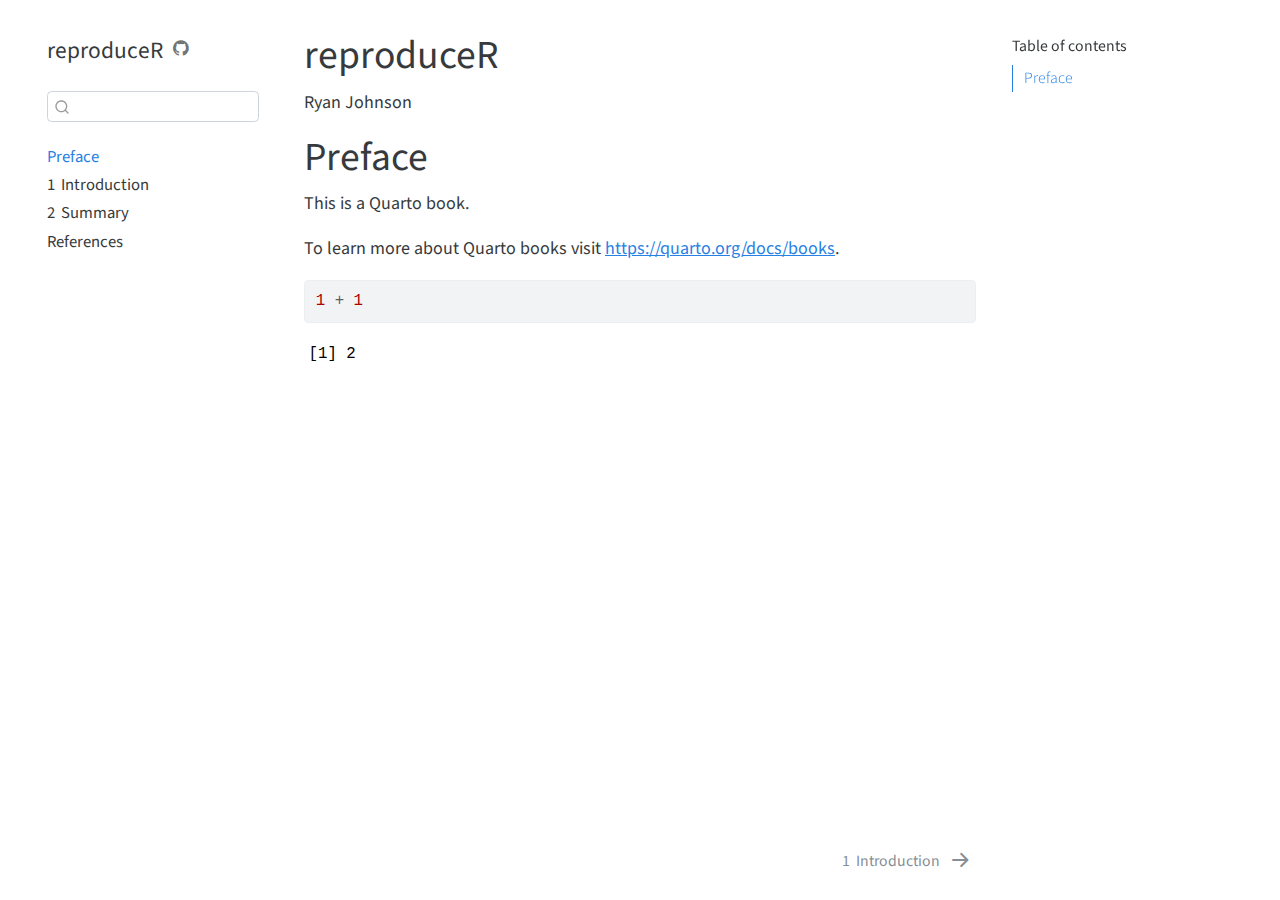
==== docs/index.html @ 3bb0262e "reorg" ====
<!DOCTYPE html>
<html xmlns="http://www.w3.org/1999/xhtml" lang="en" xml:lang="en"><head>
  <meta charset="utf-8">
  <meta name="generator" content="quarto-0.9.4">
  <meta name="viewport" content="width=device-width, initial-scale=1.0, user-scalable=yes">
  <meta name="author" content="Ryan Johnson">
  <title>reproduceR</title>
  <style>
    code{white-space: pre-wrap;}
    span.smallcaps{font-variant: small-caps;}
    span.underline{text-decoration: underline;}
    div.column{display: inline-block; vertical-align: top; width: 50%;}
    div.hanging-indent{margin-left: 1.5em; text-indent: -1.5em;}
    ul.task-list{list-style: none;}
    pre > code.sourceCode { white-space: pre; position: relative; }
    pre > code.sourceCode > span { display: inline-block; line-height: 1.25; }
    pre > code.sourceCode > span:empty { height: 1.2em; }
    .sourceCode { overflow: visible; }
    code.sourceCode > span { color: inherit; text-decoration: inherit; }
    div.sourceCode { margin: 1em 0; }
    pre.sourceCode { margin: 0; }
    @media screen {
    div.sourceCode { overflow: auto; }
    }
    @media print {
    pre > code.sourceCode { white-space: pre-wrap; }
    pre > code.sourceCode > span { text-indent: -5em; padding-left: 5em; }
    }
    pre.numberSource code
      { counter-reset: source-line 0; }
    pre.numberSource code > span
      { position: relative; left: -4em; counter-increment: source-line; }
    pre.numberSource code > span > a:first-child::before
      { content: counter(source-line);
        position: relative; left: -1em; text-align: right; vertical-align: baseline;
        border: none; display: inline-block;
        -webkit-touch-callout: none; -webkit-user-select: none;
        -khtml-user-select: none; -moz-user-select: none;
        -ms-user-select: none; user-select: none;
        padding: 0 4px; width: 4em;
        color: #aaaaaa;
      }
    pre.numberSource { margin-left: 3em; border-left: 1px solid #aaaaaa;  padding-left: 4px; }
    div.sourceCode
      {   }
    @media screen {
    pre > code.sourceCode > span > a:first-child::before { text-decoration: underline; }
    }
    code span.al { color: #ff0000; font-weight: bold; } /* Alert */
    code span.an { color: #60a0b0; font-weight: bold; font-style: italic; } /* Annotation */
    code span.at { color: #7d9029; } /* Attribute */
    code span.bn { color: #40a070; } /* BaseN */
    code span.bu { } /* BuiltIn */
    code span.cf { color: #007020; font-weight: bold; } /* ControlFlow */
    code span.ch { color: #4070a0; } /* Char */
    code span.cn { color: #880000; } /* Constant */
    code span.co { color: #60a0b0; font-style: italic; } /* Comment */
    code span.cv { color: #60a0b0; font-weight: bold; font-style: italic; } /* CommentVar */
    code span.do { color: #ba2121; font-style: italic; } /* Documentation */
    code span.dt { color: #902000; } /* DataType */
    code span.dv { color: #40a070; } /* DecVal */
    code span.er { color: #ff0000; font-weight: bold; } /* Error */
    code span.ex { } /* Extension */
    code span.fl { color: #40a070; } /* Float */
    code span.fu { color: #06287e; } /* Function */
    code span.im { } /* Import */
    code span.in { color: #60a0b0; font-weight: bold; font-style: italic; } /* Information */
    code span.kw { color: #007020; font-weight: bold; } /* Keyword */
    code span.op { color: #666666; } /* Operator */
    code span.ot { color: #007020; } /* Other */
    code span.pp { color: #bc7a00; } /* Preprocessor */
    code span.sc { color: #4070a0; } /* SpecialChar */
    code span.ss { color: #bb6688; } /* SpecialString */
    code span.st { color: #4070a0; } /* String */
    code span.va { color: #19177c; } /* Variable */
    code span.vs { color: #4070a0; } /* VerbatimString */
    code span.wa { color: #60a0b0; font-weight: bold; font-style: italic; } /* Warning */
  </style>

  <script src="site_libs/quarto-nav/quarto-nav.js"></script>
  <script src="site_libs/quarto-nav/headroom.min.js"></script>
  <script src="site_libs/clipboard/clipboard.min.js"></script>
  <meta name="quarto:offset" content="./">
  <script src="site_libs/quarto-search/autocomplete.umd.js"></script>
  <script src="site_libs/quarto-search/fuse.min.js"></script>
  <script src="site_libs/quarto-search/quarto-search.js"></script>
  <link href="./intro.html" rel="next">
  <script src="site_libs/quarto-html/quarto.js"></script>
  <script src="site_libs/quarto-html/popper.min.js"></script>
  <script src="site_libs/quarto-html/tippy.umd.min.js"></script>
  <script src="site_libs/quarto-html/anchor.min.js"></script>
  <link href="site_libs/quarto-html/tippy.css" rel="stylesheet">
  <link href="site_libs/quarto-html/quarto-syntax-highlighting.css" rel="stylesheet">
  <script src="site_libs/bootstrap/bootstrap.min.js"></script>
  <link href="site_libs/bootstrap/bootstrap-icons.css" rel="stylesheet">
  <link href="site_libs/bootstrap/bootstrap.min.css" rel="stylesheet">
  <script id="quarto-search-options" type="application/json">{
    "location": "sidebar",
    "copy-button": false,
    "collapse-after": 2,
    "panel-placement": "start",
    "type": "textbox",
    "limit": 20,
    "language": {
      "search-no-results-text": "No results",
      "search-matching-documents-text": "matching documents",
      "search-copy-link-title": "Copy link to search",
      "search-hide-matches-text": "Hide additional matches",
      "search-more-match-text": "more match in this document",
      "search-more-matches-text": "more matches in this document",
      "search-clear-button-title": "Clear",
      "search-detached-cancel-button-title": "Cancel",
      "search-submit-button-title": "Submit"
    }
  }</script>
  <!--[if lt IE 9]>
    <script src="//cdnjs.cloudflare.com/ajax/libs/html5shiv/3.7.3/html5shiv-printshiv.min.js"></script>
  <![endif]-->
</head>
<body class="floating">
<div id="quarto-search-results"></div>
  <header id="quarto-header" class="headroom fixed-top">
  <nav class="quarto-secondary-nav" data-bs-toggle="collapse" data-bs-target="#quarto-sidebar" aria-controls="quarto-sidebar" aria-expanded="false" aria-label="Toggle sidebar navigation" onclick="if (window.quartoToggleHeadroom) { window.quartoToggleHeadroom(); }">
    <div class="container-fluid d-flex justify-content-between">
      <h1 class="quarto-secondary-nav-title">reproduceR</h1>
      <button type="button" class="quarto-btn-toggle btn">
        <i class="bi bi-chevron-right"></i>
      </button>
    </div>
  </nav>
</header>
<!-- content -->
<div id="quarto-content" class="quarto-container page-columns page-rows-contents page-layout-article">
<!-- sidebar -->
  <nav id="quarto-sidebar" class="sidebar collapse sidebar-navigation floating overflow-auto">
    <div class="pt-lg-2 mt-2 text-left sidebar-header">
    <div class="sidebar-title mb-0 py-0">
      <a href="./">reproduceR</a> 
        <div class="sidebar-tools-main">
    <a href="https://github.com/ryjohnson09/reproduceR" title="Source Code" class="sidebar-tool px-1"><i class="bi bi-github"></i></a>
</div>
    </div>
      </div>
      <div class="mt-2 flex-shrink-0 align-items-center">
        <div class="sidebar-search">
        <div id="quarto-search" class="" title="Search"></div>
        </div>
      </div>
    <div class="sidebar-menu-container"> 
    <ul class="list-unstyled mt-1">
        <li class="sidebar-item">
  <div class="sidebar-item-container"> 
  <a href="./index.html" class="sidebar-item-text sidebar-link active">Preface</a>
  </div>
</li>
        <li class="sidebar-item">
  <div class="sidebar-item-container"> 
  <a href="./intro.html" class="sidebar-item-text sidebar-link"><span class="chapter-number">1</span>&nbsp; <span class="chapter-title">Introduction</span></a>
  </div>
</li>
        <li class="sidebar-item">
  <div class="sidebar-item-container"> 
  <a href="./summary.html" class="sidebar-item-text sidebar-link"><span class="chapter-number">2</span>&nbsp; <span class="chapter-title">Summary</span></a>
  </div>
</li>
        <li class="sidebar-item">
  <div class="sidebar-item-container"> 
  <a href="./references.html" class="sidebar-item-text sidebar-link">References</a>
  </div>
</li>
    </ul>
    </div>
</nav>
<!-- margin-sidebar -->
    <div id="quarto-margin-sidebar" class="sidebar margin-sidebar">
        <nav id="TOC" role="doc-toc">
<h2 id="toc-title">Table of contents</h2>
<ul>
<li><a href="#preface" class="nav-link active" data-scroll-target="#preface">Preface</a></li>
</ul>
</nav>
    </div>
<!-- main -->
<main class="content" id="quarto-document-content">
<header id="title-block-header">
<h1 class="title d-none d-lg-block display-7">reproduceR</h1>
<p class="author">Ryan Johnson</p>
</header>

<section id="preface" class="level1 unnumbered">
<h1 class="unnumbered">Preface</h1>
<p>This is a Quarto book.</p>
<p>To learn more about Quarto books visit <a href="https://quarto.org/docs/books" class="uri">https://quarto.org/docs/books</a>.</p>
<div class="cell">
<div class="sourceCode" id="cb1"><pre class="sourceCode r cell-code code-with-copy"><code class="sourceCode r"><span id="cb1-1"><a href="#cb1-1" aria-hidden="true" tabindex="-1"></a><span class="dv">1</span> <span class="sc">+</span> <span class="dv">1</span></span></code><button title="Copy to Clipboard" class="code-copy-button"><i class="bi"></i></button></pre></div>
<div class="cell-output-stdout">
<pre><code>[1] 2</code></pre>
</div>
</div>


</section>
</main> <!-- /main -->
<script type="application/javascript">
window.document.addEventListener("DOMContentLoaded", function (event) {
  const icon = "";
  const anchorJS = new window.AnchorJS();
  anchorJS.options = {
    placement: 'right',
    icon: icon
  };
  anchorJS.add('.anchored');
  const clipboard = new window.ClipboardJS('.code-copy-button', {
    target: function(trigger) {
      return trigger.previousElementSibling;
    }
  });
  clipboard.on('success', function(e) {
    // button target
    const button = e.trigger;
    // don't keep focus
    button.blur();
    // flash "checked"
    button.classList.add('code-copy-button-checked');
    setTimeout(function() {
      button.classList.remove('code-copy-button-checked');
    }, 1000);
    // clear code selection
    e.clearSelection();
  });
  function tippyHover(el, contentFn) {
    const config = {
      allowHTML: true,
      content: contentFn,
      maxWidth: 500,
      delay: 100,
      arrow: false,
      appendTo: function(el) {
          return el.parentElement;
      },
      interactive: true,
      interactiveBorder: 10,
      theme: 'quarto',
      placement: 'bottom-start'
    };
    window.tippy(el, config); 
  }
  const noterefs = window.document.querySelectorAll('a[role="doc-noteref"]');
  for (var i=0; i<noterefs.length; i++) {
    const ref = noterefs[i];
    tippyHover(ref, function() {
      let href = ref.getAttribute('href');
      try { href = new URL(href).hash; } catch {}
      const id = href.replace(/^#\/?/, "");
      const note = window.document.getElementById(id);
      return note.innerHTML;
    });
  }
  var bibliorefs = window.document.querySelectorAll('a[role="doc-biblioref"]');
  for (var i=0; i<bibliorefs.length; i++) {
    const ref = bibliorefs[i];
    const cites = ref.parentNode.getAttribute('data-cites').split(' ');
    tippyHover(ref, function() {
      var popup = window.document.createElement('div');
      cites.forEach(function(cite) {
        var citeDiv = window.document.createElement('div');
        citeDiv.classList.add('hanging-indent');
        citeDiv.classList.add('csl-entry');
        var biblioDiv = window.document.getElementById('ref-' + cite);
        if (biblioDiv) {
          citeDiv.innerHTML = biblioDiv.innerHTML;
        }
        popup.appendChild(citeDiv);
      });
      return popup.innerHTML;
    });
  }
});
</script>
<nav class="page-navigation">
  <div class="nav-page nav-page-previous">
  </div>
  <div class="nav-page nav-page-next">
      <a href="./intro.html" class="pagination-link">
        <span class="nav-page-text"><span class="chapter-number">1</span>&nbsp; <span class="chapter-title">Introduction</span></span> <i class="bi bi-arrow-right-short"></i>
      </a>
  </div>
</nav>
</div> <!-- /content -->


</body></html>
---- docs/site_libs/quarto-html/tippy.css ----
.tippy-box[data-animation=fade][data-state=hidden]{opacity:0}[data-tippy-root]{max-width:calc(100vw - 10px)}.tippy-box{position:relative;background-color:#333;color:#fff;border-radius:4px;font-size:14px;line-height:1.4;outline:0;transition-property:transform,visibility,opacity}.tippy-box[data-placement^=top]>.tippy-arrow{bottom:0}.tippy-box[data-placement^=top]>.tippy-arrow:before{bottom:-7px;left:0;border-width:8px 8px 0;border-top-color:initial;transform-origin:center top}.tippy-box[data-placement^=bottom]>.tippy-arrow{top:0}.tippy-box[data-placement^=bottom]>.tippy-arrow:before{top:-7px;left:0;border-width:0 8px 8px;border-bottom-color:initial;transform-origin:center bottom}.tippy-box[data-placement^=left]>.tippy-arrow{right:0}.tippy-box[data-placement^=left]>.tippy-arrow:before{border-width:8px 0 8px 8px;border-left-color:initial;right:-7px;transform-origin:center left}.tippy-box[data-placement^=right]>.tippy-arrow{left:0}.tippy-box[data-placement^=right]>.tippy-arrow:before{left:-7px;border-width:8px 8px 8px 0;border-right-color:initial;transform-origin:center right}.tippy-box[data-inertia][data-state=visible]{transition-timing-function:cubic-bezier(.54,1.5,.38,1.11)}.tippy-arrow{width:16px;height:16px;color:#333}.tippy-arrow:before{content:"";position:absolute;border-color:transparent;border-style:solid}.tippy-content{position:relative;padding:5px 9px;z-index:1}
---- docs/site_libs/quarto-html/quarto-syntax-highlighting.css ----
/* quarto syntax highlight colors */
:root {
  --quarto-hl-ot-color: #007BA5;
  --quarto-hl-at-color: inherit;
  --quarto-hl-ss-color: #20794D;
  --quarto-hl-an-color: #5E5E5E;
  --quarto-hl-fu-color: #4758AB;
  --quarto-hl-st-color: #20794D;
  --quarto-hl-cf-color: #007BA5;
  --quarto-hl-op-color: #5E5E5E;
  --quarto-hl-er-color: #AD0000;
  --quarto-hl-bn-color: #AD0000;
  --quarto-hl-al-color: #AD0000;
  --quarto-hl-va-color: #111111;
  --quarto-hl-bu-color: inherit;
  --quarto-hl-ex-color: inherit;
  --quarto-hl-pp-color: #AD0000;
  --quarto-hl-in-color: #5E5E5E;
  --quarto-hl-vs-color: #20794D;
  --quarto-hl-wa-color: #5E5E5E;
  --quarto-hl-do-color: #5E5E5E;
  --quarto-hl-im-color: inherit;
  --quarto-hl-ch-color: #20794D;
  --quarto-hl-dt-color: #AD0000;
  --quarto-hl-fl-color: #AD0000;
  --quarto-hl-co-color: #5E5E5E;
  --quarto-hl-cv-color: #5E5E5E;
  --quarto-hl-cn-color: #8f5902;
  --quarto-hl-sc-color: #5E5E5E;
  --quarto-hl-dv-color: #AD0000;
  --quarto-hl-kw-color: #007BA5;
}

/* other quarto variables */
:root {
  --quarto-font-monospace: SFMono-Regular, Menlo, Monaco, Consolas, "Liberation Mono", "Courier New", monospace;
}

code span {
  color: #007BA5;
}

div.sourceCode {
  color: #007BA5;
}

code span.ot {
  color: #007BA5;
}

code span.ss {
  color: #20794D;
}

code span.an {
  color: #5E5E5E;
}

code span.fu {
  color: #4758AB;
}

code span.st {
  color: #20794D;
}

code span.cf {
  color: #007BA5;
}

code span.op {
  color: #5E5E5E;
}

code span.er {
  color: #AD0000;
}

code span.bn {
  color: #AD0000;
}

code span.al {
  color: #AD0000;
}

code span.va {
  color: #111111;
}

code span.pp {
  color: #AD0000;
}

code span.in {
  color: #5E5E5E;
}

code span.vs {
  color: #20794D;
}

code span.wa {
  color: #5E5E5E;
  font-style: italic;
}

code span.do {
  color: #5E5E5E;
  font-style: italic;
}

code span.ch {
  color: #20794D;
}

code span.dt {
  color: #AD0000;
}

code span.fl {
  color: #AD0000;
}

code span.co {
  color: #5E5E5E;
}

code span.cv {
  color: #5E5E5E;
  font-style: italic;
}

code span.cn {
  color: #8f5902;
}

code span.sc {
  color: #5E5E5E;
}

code span.dv {
  color: #AD0000;
}

code span.kw {
  color: #007BA5;
}
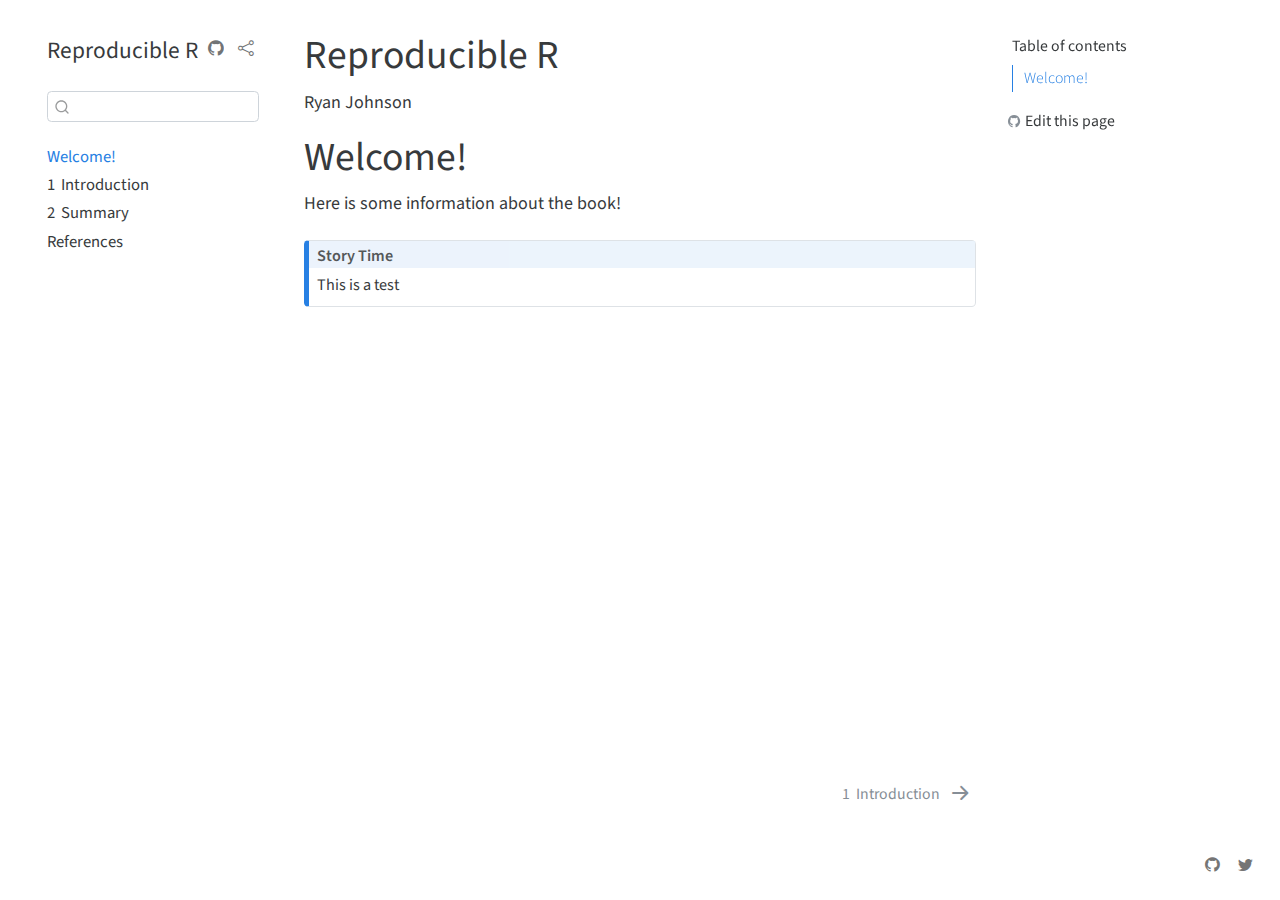
==== commit 41034959: "test github pages" ====
--- a/docs/index.html
+++ b/docs/index.html
@@ -4,7 +4,7 @@
   <meta name="generator" content="quarto-0.9.4">
   <meta name="viewport" content="width=device-width, initial-scale=1.0, user-scalable=yes">
   <meta name="author" content="Ryan Johnson">
-  <title>reproduceR</title>
+  <title>Reproducible R</title>
   <style>
     code{white-space: pre-wrap;}
     span.smallcaps{font-variant: small-caps;}
@@ -12,69 +12,6 @@
     div.column{display: inline-block; vertical-align: top; width: 50%;}
     div.hanging-indent{margin-left: 1.5em; text-indent: -1.5em;}
     ul.task-list{list-style: none;}
-    pre > code.sourceCode { white-space: pre; position: relative; }
-    pre > code.sourceCode > span { display: inline-block; line-height: 1.25; }
-    pre > code.sourceCode > span:empty { height: 1.2em; }
-    .sourceCode { overflow: visible; }
-    code.sourceCode > span { color: inherit; text-decoration: inherit; }
-    div.sourceCode { margin: 1em 0; }
-    pre.sourceCode { margin: 0; }
-    @media screen {
-    div.sourceCode { overflow: auto; }
-    }
-    @media print {
-    pre > code.sourceCode { white-space: pre-wrap; }
-    pre > code.sourceCode > span { text-indent: -5em; padding-left: 5em; }
-    }
-    pre.numberSource code
-      { counter-reset: source-line 0; }
-    pre.numberSource code > span
-      { position: relative; left: -4em; counter-increment: source-line; }
-    pre.numberSource code > span > a:first-child::before
-      { content: counter(source-line);
-        position: relative; left: -1em; text-align: right; vertical-align: baseline;
-        border: none; display: inline-block;
-        -webkit-touch-callout: none; -webkit-user-select: none;
-        -khtml-user-select: none; -moz-user-select: none;
-        -ms-user-select: none; user-select: none;
-        padding: 0 4px; width: 4em;
-        color: #aaaaaa;
-      }
-    pre.numberSource { margin-left: 3em; border-left: 1px solid #aaaaaa;  padding-left: 4px; }
-    div.sourceCode
-      {   }
-    @media screen {
-    pre > code.sourceCode > span > a:first-child::before { text-decoration: underline; }
-    }
-    code span.al { color: #ff0000; font-weight: bold; } /* Alert */
-    code span.an { color: #60a0b0; font-weight: bold; font-style: italic; } /* Annotation */
-    code span.at { color: #7d9029; } /* Attribute */
-    code span.bn { color: #40a070; } /* BaseN */
-    code span.bu { } /* BuiltIn */
-    code span.cf { color: #007020; font-weight: bold; } /* ControlFlow */
-    code span.ch { color: #4070a0; } /* Char */
-    code span.cn { color: #880000; } /* Constant */
-    code span.co { color: #60a0b0; font-style: italic; } /* Comment */
-    code span.cv { color: #60a0b0; font-weight: bold; font-style: italic; } /* CommentVar */
-    code span.do { color: #ba2121; font-style: italic; } /* Documentation */
-    code span.dt { color: #902000; } /* DataType */
-    code span.dv { color: #40a070; } /* DecVal */
-    code span.er { color: #ff0000; font-weight: bold; } /* Error */
-    code span.ex { } /* Extension */
-    code span.fl { color: #40a070; } /* Float */
-    code span.fu { color: #06287e; } /* Function */
-    code span.im { } /* Import */
-    code span.in { color: #60a0b0; font-weight: bold; font-style: italic; } /* Information */
-    code span.kw { color: #007020; font-weight: bold; } /* Keyword */
-    code span.op { color: #666666; } /* Operator */
-    code span.ot { color: #007020; } /* Other */
-    code span.pp { color: #bc7a00; } /* Preprocessor */
-    code span.sc { color: #4070a0; } /* SpecialChar */
-    code span.ss { color: #bb6688; } /* SpecialString */
-    code span.st { color: #4070a0; } /* String */
-    code span.va { color: #19177c; } /* Variable */
-    code span.vs { color: #4070a0; } /* VerbatimString */
-    code span.wa { color: #60a0b0; font-weight: bold; font-style: italic; } /* Warning */
   </style>
 
   <script src="site_libs/quarto-nav/quarto-nav.js"></script>
@@ -113,6 +50,7 @@
       "search-submit-button-title": "Submit"
     }
   }</script>
+  <script async="" src="https://hypothes.is/embed.js"></script>
   <!--[if lt IE 9]>
     <script src="//cdnjs.cloudflare.com/ajax/libs/html5shiv/3.7.3/html5shiv-printshiv.min.js"></script>
   <![endif]-->
@@ -122,7 +60,7 @@
   <header id="quarto-header" class="headroom fixed-top">
   <nav class="quarto-secondary-nav" data-bs-toggle="collapse" data-bs-target="#quarto-sidebar" aria-controls="quarto-sidebar" aria-expanded="false" aria-label="Toggle sidebar navigation" onclick="if (window.quartoToggleHeadroom) { window.quartoToggleHeadroom(); }">
     <div class="container-fluid d-flex justify-content-between">
-      <h1 class="quarto-secondary-nav-title">reproduceR</h1>
+      <h1 class="quarto-secondary-nav-title">Reproducible R</h1>
       <button type="button" class="quarto-btn-toggle btn">
         <i class="bi bi-chevron-right"></i>
       </button>
@@ -135,9 +73,24 @@
   <nav id="quarto-sidebar" class="sidebar collapse sidebar-navigation floating overflow-auto">
     <div class="pt-lg-2 mt-2 text-left sidebar-header">
     <div class="sidebar-title mb-0 py-0">
-      <a href="./">reproduceR</a> 
+      <a href="./">Reproducible R</a> 
         <div class="sidebar-tools-main">
     <a href="https://github.com/ryjohnson09/reproduceR" title="Source Code" class="sidebar-tool px-1"><i class="bi bi-github"></i></a>
+    <a href="" title="Share" id="sidebar-tool-dropdown-0" class="sidebar-tool dropdown-toggle px-1" data-bs-toggle="dropdown" aria-expanded="false"><i class="bi bi-share"></i></a>
+    <ul class="dropdown-menu" aria-labelledby="sidebar-tool-dropdown-0">
+        <li>
+          <a class="dropdown-item sidebar-tools-main-item" href="https://twitter.com/intent/tweet?url=|url|">
+            <i class="bi bi-bi-twitter pe-1"></i>
+          Twitter
+          </a>
+        </li>
+        <li>
+          <a class="dropdown-item sidebar-tools-main-item" href="https://www.facebook.com/sharer/sharer.php?u=|url|">
+            <i class="bi bi-bi-facebook pe-1"></i>
+          Facebook
+          </a>
+        </li>
+    </ul>
 </div>
     </div>
       </div>
@@ -150,7 +103,7 @@
     <ul class="list-unstyled mt-1">
         <li class="sidebar-item">
   <div class="sidebar-item-container"> 
-  <a href="./index.html" class="sidebar-item-text sidebar-link active">Preface</a>
+  <a href="./index.html" class="sidebar-item-text sidebar-link active">Welcome!</a>
   </div>
 </li>
         <li class="sidebar-item">
@@ -176,25 +129,31 @@
         <nav id="TOC" role="doc-toc">
 <h2 id="toc-title">Table of contents</h2>
 <ul>
-<li><a href="#preface" class="nav-link active" data-scroll-target="#preface">Preface</a></li>
+<li><a href="#welcome" class="nav-link active" data-scroll-target="#welcome">Welcome!</a></li>
 </ul>
-</nav>
+<div class="toc-actions"><div><i class="bi bi-github"></i></div><div class="action-links"><p><a href="https://github.com/ryjohnson09/reproduceR/edit/main/index.qmd" class="toc-action">Edit this page</a></p></div></div></nav>
     </div>
 <!-- main -->
 <main class="content" id="quarto-document-content">
 <header id="title-block-header">
-<h1 class="title d-none d-lg-block display-7">reproduceR</h1>
+<h1 class="title d-none d-lg-block display-7">Reproducible R</h1>
 <p class="author">Ryan Johnson</p>
 </header>
 
-<section id="preface" class="level1 unnumbered">
-<h1 class="unnumbered">Preface</h1>
-<p>This is a Quarto book.</p>
-<p>To learn more about Quarto books visit <a href="https://quarto.org/docs/books" class="uri">https://quarto.org/docs/books</a>.</p>
-<div class="cell">
-<div class="sourceCode" id="cb1"><pre class="sourceCode r cell-code code-with-copy"><code class="sourceCode r"><span id="cb1-1"><a href="#cb1-1" aria-hidden="true" tabindex="-1"></a><span class="dv">1</span> <span class="sc">+</span> <span class="dv">1</span></span></code><button title="Copy to Clipboard" class="code-copy-button"><i class="bi"></i></button></pre></div>
-<div class="cell-output-stdout">
-<pre><code>[1] 2</code></pre>
+<section id="welcome" class="level1 unnumbered">
+<h1 class="unnumbered">Welcome!</h1>
+<p>Here is some information about the book!</p>
+<div class="callout-note callout callout-style-default no-icon callout-captioned">
+<div class="callout-header d-flex align-content-center">
+<div class="callout-icon-container">
+<i class="callout-icon no-icon"></i>
+</div>
+<div class="callout-caption-container flex-fill">
+Story Time
+</div>
+</div>
+<div class="callout-body-container callout-body">
+<p>This is a test</p>
 </div>
 </div>
 
@@ -287,6 +246,26 @@
   </div>
 </nav>
 </div> <!-- /content -->
+<footer class="footer">
+  <div class="nav-footer">
+    <div class="nav-footer-right">
+      <ul class="footer-items list-unstyled">
+    <li class="nav-item compact">
+    <a class="nav-link active" href="https://github.com/ryjohnson09/reproduceR" aria-current="page">
+      <i class="bi-github" role="img">
+</i> 
+    </a>
+  </li>  
+    <li class="nav-item compact">
+    <a class="nav-link" href="https://twitter.com/ryjohnson09">
+      <i class="bi-twitter" role="img">
+</i> 
+    </a>
+  </li>  
+</ul>
+    </div>
+  </div>
+</footer>
 
 
 </body></html>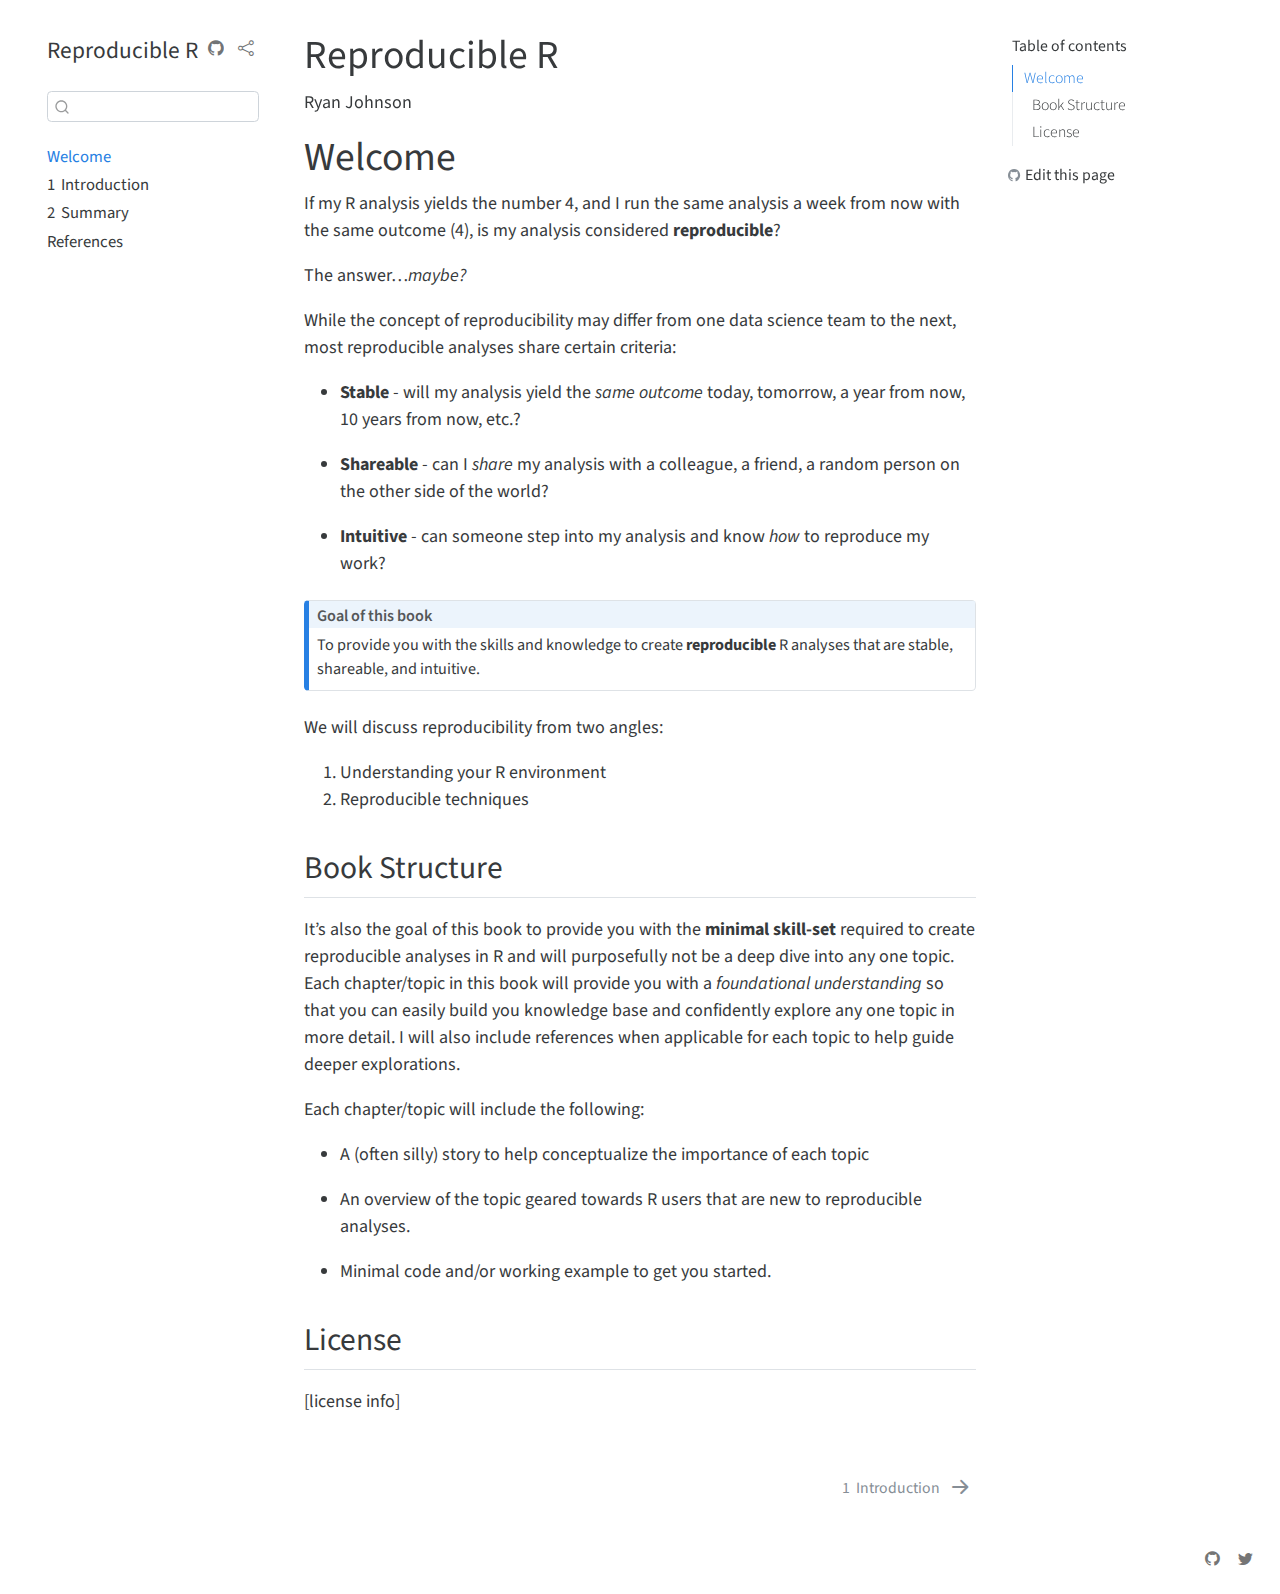
==== commit bed30179: "Welcome page work" ====
--- a/docs/index.html
+++ b/docs/index.html
@@ -103,7 +103,7 @@
     <ul class="list-unstyled mt-1">
         <li class="sidebar-item">
   <div class="sidebar-item-container"> 
-  <a href="./index.html" class="sidebar-item-text sidebar-link active">Welcome!</a>
+  <a href="./index.html" class="sidebar-item-text sidebar-link active">Welcome</a>
   </div>
 </li>
         <li class="sidebar-item">
@@ -129,7 +129,11 @@
         <nav id="TOC" role="doc-toc">
 <h2 id="toc-title">Table of contents</h2>
 <ul>
-<li><a href="#welcome" class="nav-link active" data-scroll-target="#welcome">Welcome!</a></li>
+<li><a href="#welcome" class="nav-link active" data-scroll-target="#welcome">Welcome</a>
+<ul class="collapse">
+<li><a href="#book-structure" class="nav-link" data-scroll-target="#book-structure">Book Structure</a></li>
+<li><a href="#license" class="nav-link" data-scroll-target="#license">License</a></li>
+</ul></li>
 </ul>
 <div class="toc-actions"><div><i class="bi bi-github"></i></div><div class="action-links"><p><a href="https://github.com/ryjohnson09/reproduceR/edit/main/index.qmd" class="toc-action">Edit this page</a></p></div></div></nav>
     </div>
@@ -141,23 +145,49 @@
 </header>
 
 <section id="welcome" class="level1 unnumbered">
-<h1 class="unnumbered">Welcome!</h1>
-<p>Here is some information about the book!</p>
+<h1 class="unnumbered">Welcome</h1>
+<p>If my R analysis yields the number 4, and I run the same analysis a week from now with the same outcome (4), is my analysis considered <strong>reproducible</strong>?</p>
+<p>The answer…<em>maybe?</em></p>
+<p>While the concept of reproducibility may differ from one data science team to the next, most reproducible analyses share certain criteria:</p>
+<ul>
+<li><p><strong>Stable</strong> - will my analysis yield the <em>same outcome</em> today, tomorrow, a year from now, 10 years from now, etc.?</p></li>
+<li><p><strong>Shareable</strong> - can I <em>share</em> my analysis with a colleague, a friend, a random person on the other side of the world?</p></li>
+<li><p><strong>Intuitive</strong> - can someone step into my analysis and know <em>how</em> to reproduce my work?</p></li>
+</ul>
 <div class="callout-note callout callout-style-default no-icon callout-captioned">
 <div class="callout-header d-flex align-content-center">
 <div class="callout-icon-container">
 <i class="callout-icon no-icon"></i>
 </div>
 <div class="callout-caption-container flex-fill">
-Story Time
+Goal of this book
 </div>
 </div>
 <div class="callout-body-container callout-body">
-<p>This is a test</p>
-</div>
-</div>
-
-
+<p>To provide you with the skills and knowledge to create <strong>reproducible</strong> R analyses that are stable, shareable, and intuitive.</p>
+</div>
+</div>
+<p>We will discuss reproducibility from two angles:</p>
+<ol type="1">
+<li>Understanding your R environment</li>
+<li>Reproducible techniques</li>
+</ol>
+<section id="book-structure" class="level2">
+<h2 class="anchored" data-anchor-id="book-structure">Book Structure</h2>
+<p>It’s also the goal of this book to provide you with the <strong>minimal skill-set</strong> required to create reproducible analyses in R and will purposefully not be a deep dive into any one topic. Each chapter/topic in this book will provide you with a <em>foundational understanding</em> so that you can easily build you knowledge base and confidently explore any one topic in more detail. I will also include references when applicable for each topic to help guide deeper explorations.</p>
+<p>Each chapter/topic will include the following:</p>
+<ul>
+<li><p>A (often silly) story to help conceptualize the importance of each topic</p></li>
+<li><p>An overview of the topic geared towards R users that are new to reproducible analyses.</p></li>
+<li><p>Minimal code and/or working example to get you started.</p></li>
+</ul>
+</section>
+<section id="license" class="level2">
+<h2 class="anchored" data-anchor-id="license">License</h2>
+<p>[license info]</p>
+
+
+</section>
 </section>
 </main> <!-- /main -->
 <script type="application/javascript">
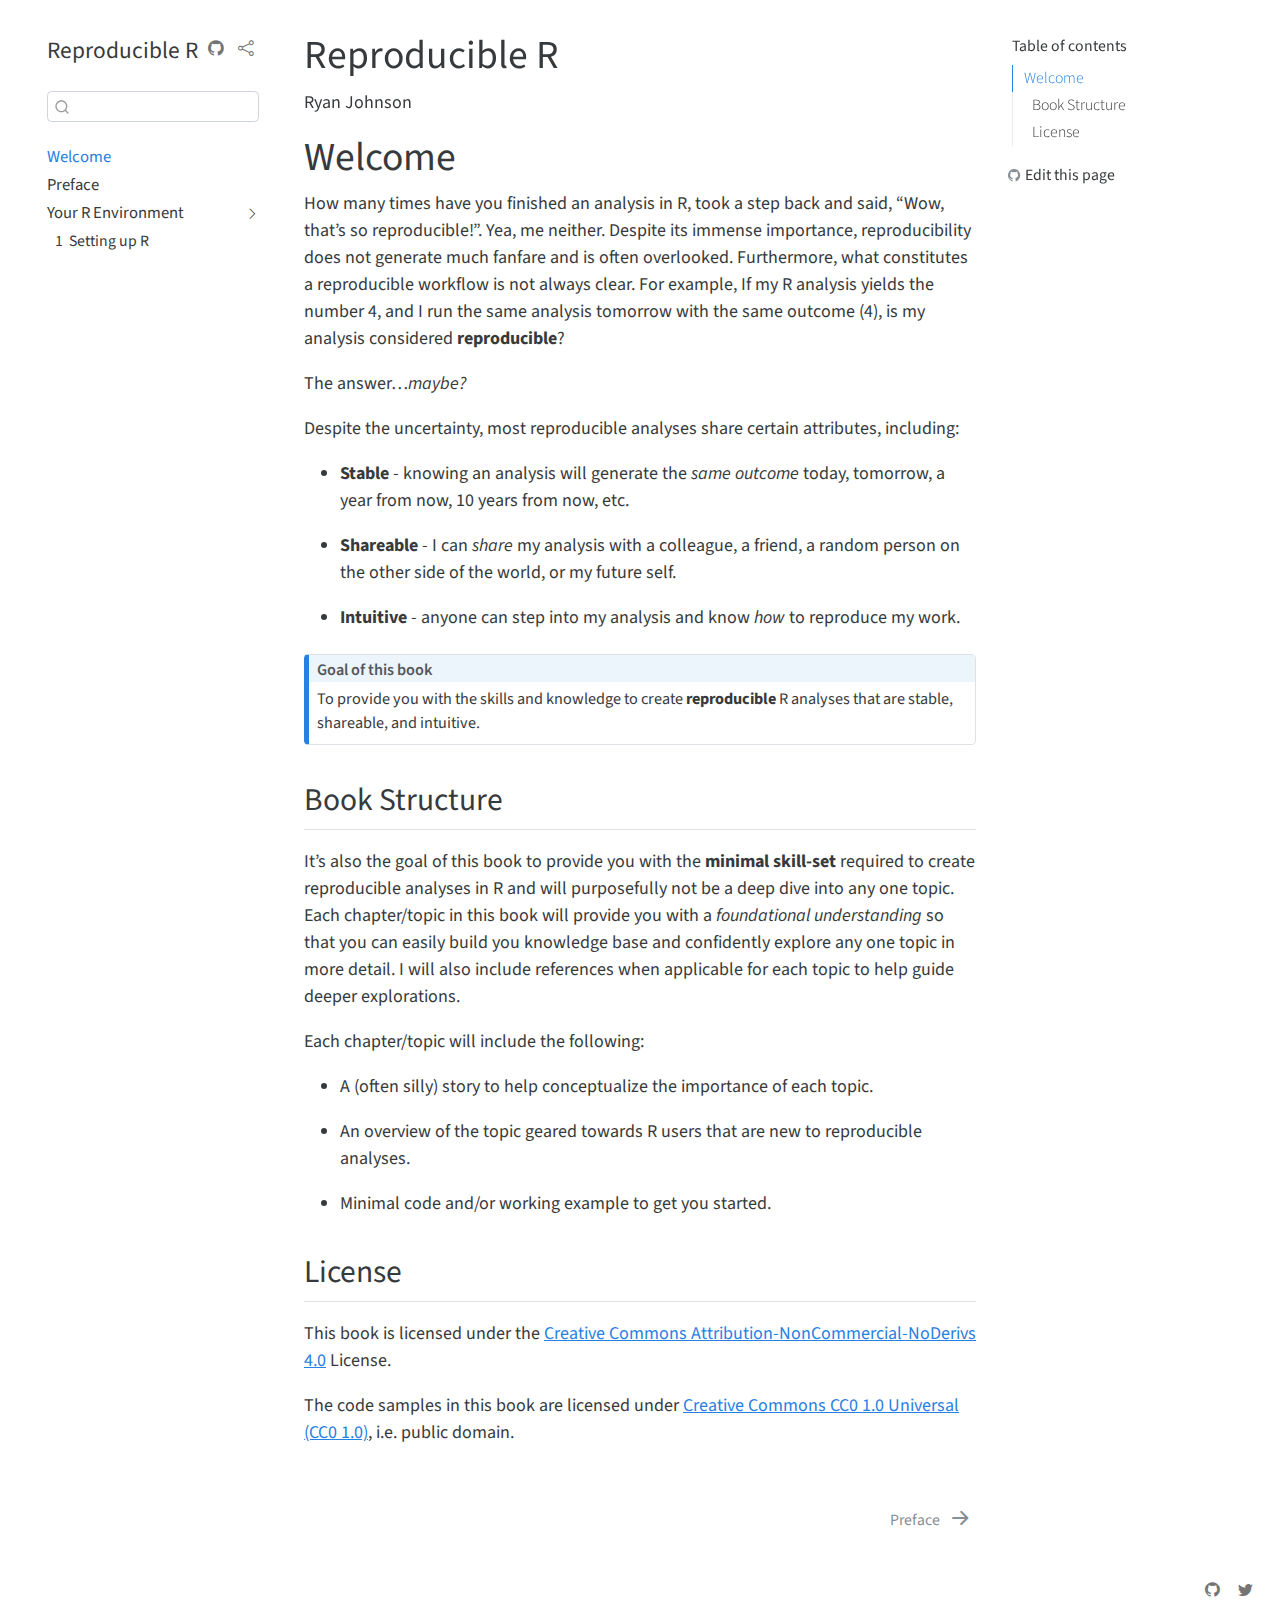
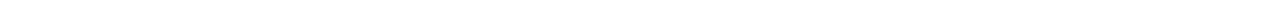
==== commit 5087ff7e: "Round out index" ====
--- a/docs/index.html
+++ b/docs/index.html
@@ -21,7 +21,7 @@
   <script src="site_libs/quarto-search/autocomplete.umd.js"></script>
   <script src="site_libs/quarto-search/fuse.min.js"></script>
   <script src="site_libs/quarto-search/quarto-search.js"></script>
-  <link href="./intro.html" rel="next">
+  <link href="./preface.html" rel="next">
   <script src="site_libs/quarto-html/quarto.js"></script>
   <script src="site_libs/quarto-html/popper.min.js"></script>
   <script src="site_libs/quarto-html/tippy.umd.min.js"></script>
@@ -108,19 +108,24 @@
 </li>
         <li class="sidebar-item">
   <div class="sidebar-item-container"> 
-  <a href="./intro.html" class="sidebar-item-text sidebar-link"><span class="chapter-number">1</span>&nbsp; <span class="chapter-title">Introduction</span></a>
+  <a href="./preface.html" class="sidebar-item-text sidebar-link">Preface</a>
   </div>
 </li>
+        <li class="sidebar-item sidebar-item-section">
+    <div class="sidebar-item-container"> 
+        <a href="./chapters/sec1/your-r-env.html" class="sidebar-item-text sidebar-link">Your R Environment</a>
+      <a class="sidebar-item-toggle text-start" data-bs-toggle="collapse" data-bs-target="#quarto-sidebar-section-chapterssec1your-r-envqmd" aria-expanded="true">
+        <i class="bi bi-chevron-right ms-2"></i>
+      </a>
+    </div>
+    <ul id="quarto-sidebar-section-chapterssec1your-r-envqmd" class="collapse list-unstyled sidebar-section depth1 show">  
         <li class="sidebar-item">
   <div class="sidebar-item-container"> 
-  <a href="./summary.html" class="sidebar-item-text sidebar-link"><span class="chapter-number">2</span>&nbsp; <span class="chapter-title">Summary</span></a>
+  <a href="./chapters/sec1/r-setup.html" class="sidebar-item-text sidebar-link"><span class="chapter-number">1</span>&nbsp; <span class="chapter-title">Setting up R</span></a>
   </div>
 </li>
-        <li class="sidebar-item">
-  <div class="sidebar-item-container"> 
-  <a href="./references.html" class="sidebar-item-text sidebar-link">References</a>
-  </div>
-</li>
+    </ul>
+  </li>
     </ul>
     </div>
 </nav>
@@ -146,13 +151,13 @@
 
 <section id="welcome" class="level1 unnumbered">
 <h1 class="unnumbered">Welcome</h1>
-<p>If my R analysis yields the number 4, and I run the same analysis a week from now with the same outcome (4), is my analysis considered <strong>reproducible</strong>?</p>
+<p>How many times have you finished an analysis in R, took a step back and said, “Wow, that’s so reproducible!”. Yea, me neither. Despite its immense importance, reproducibility does not generate much fanfare and is often overlooked. Furthermore, what constitutes a reproducible workflow is not always clear. For example, If my R analysis yields the number 4, and I run the same analysis tomorrow with the same outcome (4), is my analysis considered <strong>reproducible</strong>?</p>
 <p>The answer…<em>maybe?</em></p>
-<p>While the concept of reproducibility may differ from one data science team to the next, most reproducible analyses share certain criteria:</p>
+<p>Despite the uncertainty, most reproducible analyses share certain attributes, including:</p>
 <ul>
-<li><p><strong>Stable</strong> - will my analysis yield the <em>same outcome</em> today, tomorrow, a year from now, 10 years from now, etc.?</p></li>
-<li><p><strong>Shareable</strong> - can I <em>share</em> my analysis with a colleague, a friend, a random person on the other side of the world?</p></li>
-<li><p><strong>Intuitive</strong> - can someone step into my analysis and know <em>how</em> to reproduce my work?</p></li>
+<li><p><strong>Stable</strong> - knowing an analysis will generate the <em>same outcome</em> today, tomorrow, a year from now, 10 years from now, etc.</p></li>
+<li><p><strong>Shareable</strong> - I can <em>share</em> my analysis with a colleague, a friend, a random person on the other side of the world, or my future self.</p></li>
+<li><p><strong>Intuitive</strong> - anyone can step into my analysis and know <em>how</em> to reproduce my work.</p></li>
 </ul>
 <div class="callout-note callout callout-style-default no-icon callout-captioned">
 <div class="callout-header d-flex align-content-center">
@@ -167,24 +172,20 @@
 <p>To provide you with the skills and knowledge to create <strong>reproducible</strong> R analyses that are stable, shareable, and intuitive.</p>
 </div>
 </div>
-<p>We will discuss reproducibility from two angles:</p>
-<ol type="1">
-<li>Understanding your R environment</li>
-<li>Reproducible techniques</li>
-</ol>
 <section id="book-structure" class="level2">
 <h2 class="anchored" data-anchor-id="book-structure">Book Structure</h2>
 <p>It’s also the goal of this book to provide you with the <strong>minimal skill-set</strong> required to create reproducible analyses in R and will purposefully not be a deep dive into any one topic. Each chapter/topic in this book will provide you with a <em>foundational understanding</em> so that you can easily build you knowledge base and confidently explore any one topic in more detail. I will also include references when applicable for each topic to help guide deeper explorations.</p>
 <p>Each chapter/topic will include the following:</p>
 <ul>
-<li><p>A (often silly) story to help conceptualize the importance of each topic</p></li>
+<li><p>A (often silly) story to help conceptualize the importance of each topic.</p></li>
 <li><p>An overview of the topic geared towards R users that are new to reproducible analyses.</p></li>
 <li><p>Minimal code and/or working example to get you started.</p></li>
 </ul>
 </section>
 <section id="license" class="level2">
 <h2 class="anchored" data-anchor-id="license">License</h2>
-<p>[license info]</p>
+<p>This book is licensed under the <a href="https://creativecommons.org/licenses/by-nc-nd/4.0/">Creative Commons Attribution-NonCommercial-NoDerivs 4.0</a> License.</p>
+<p>The code samples in this book are licensed under <a href="https://creativecommons.org/publicdomain/zero/1.0/">Creative Commons CC0 1.0 Universal (CC0 1.0)</a>, i.e.&nbsp;public domain.</p>
 
 
 </section>
@@ -270,8 +271,8 @@
   <div class="nav-page nav-page-previous">
   </div>
   <div class="nav-page nav-page-next">
-      <a href="./intro.html" class="pagination-link">
-        <span class="nav-page-text"><span class="chapter-number">1</span>&nbsp; <span class="chapter-title">Introduction</span></span> <i class="bi bi-arrow-right-short"></i>
+      <a href="./preface.html" class="pagination-link">
+        <span class="nav-page-text">Preface</span> <i class="bi bi-arrow-right-short"></i>
       </a>
   </div>
 </nav>
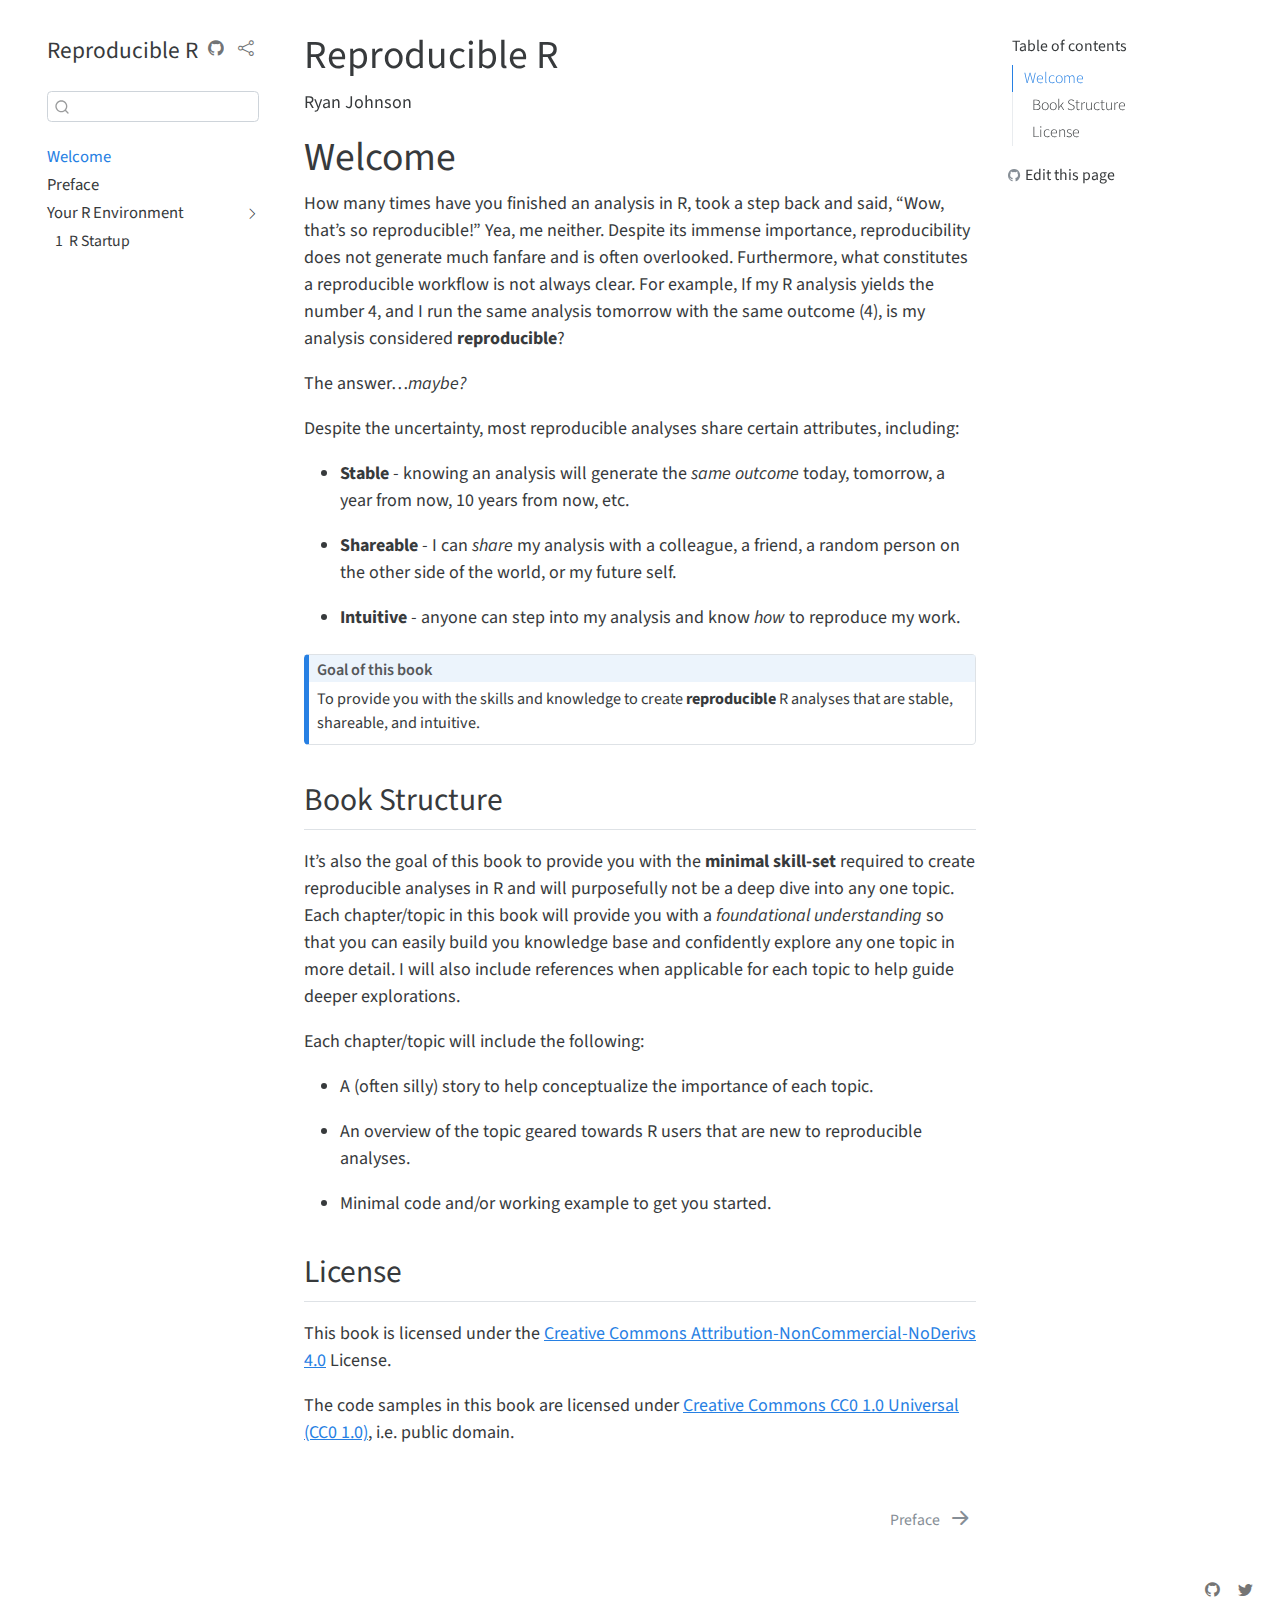
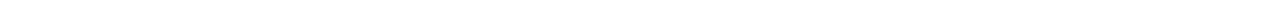
==== commit e527cfcb: "R startup work" ====
--- a/docs/index.html
+++ b/docs/index.html
@@ -121,7 +121,7 @@
     <ul id="quarto-sidebar-section-chapterssec1your-r-envqmd" class="collapse list-unstyled sidebar-section depth1 show">  
         <li class="sidebar-item">
   <div class="sidebar-item-container"> 
-  <a href="./chapters/sec1/r-setup.html" class="sidebar-item-text sidebar-link"><span class="chapter-number">1</span>&nbsp; <span class="chapter-title">Setting up R</span></a>
+  <a href="./chapters/sec1/r-startup.html" class="sidebar-item-text sidebar-link"><span class="chapter-number">1</span>&nbsp; <span class="chapter-title">R Startup</span></a>
   </div>
 </li>
     </ul>
@@ -151,7 +151,7 @@
 
 <section id="welcome" class="level1 unnumbered">
 <h1 class="unnumbered">Welcome</h1>
-<p>How many times have you finished an analysis in R, took a step back and said, “Wow, that’s so reproducible!”. Yea, me neither. Despite its immense importance, reproducibility does not generate much fanfare and is often overlooked. Furthermore, what constitutes a reproducible workflow is not always clear. For example, If my R analysis yields the number 4, and I run the same analysis tomorrow with the same outcome (4), is my analysis considered <strong>reproducible</strong>?</p>
+<p>How many times have you finished an analysis in R, took a step back and said, “Wow, that’s so reproducible!” Yea, me neither. Despite its immense importance, reproducibility does not generate much fanfare and is often overlooked. Furthermore, what constitutes a reproducible workflow is not always clear. For example, If my R analysis yields the number 4, and I run the same analysis tomorrow with the same outcome (4), is my analysis considered <strong>reproducible</strong>?</p>
 <p>The answer…<em>maybe?</em></p>
 <p>Despite the uncertainty, most reproducible analyses share certain attributes, including:</p>
 <ul>
